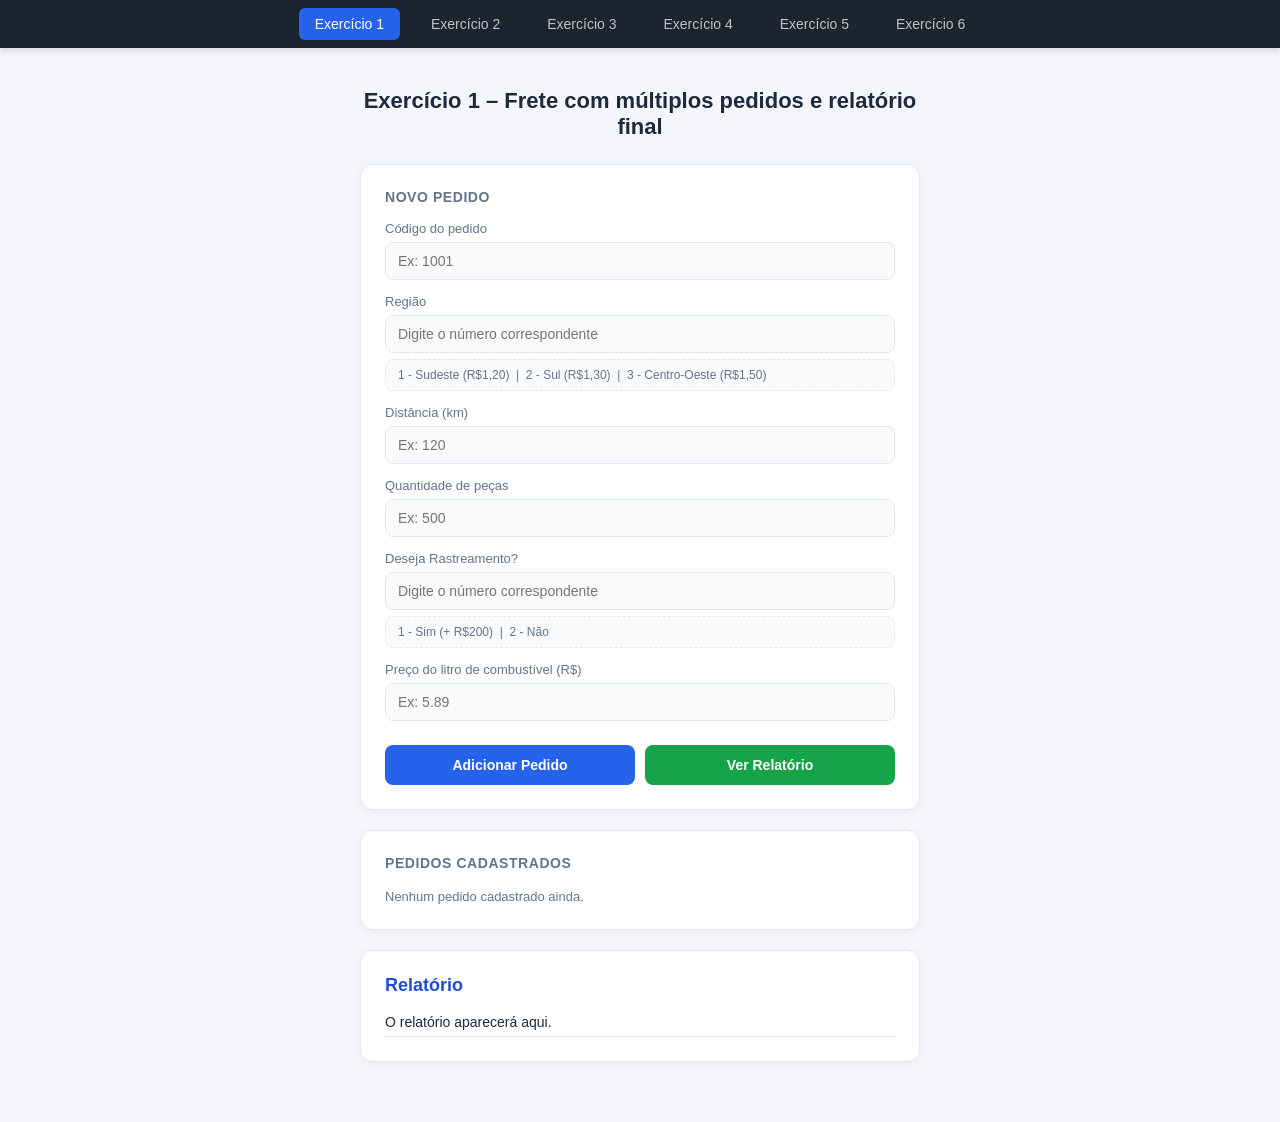
==== templates/index.html @ 5377080f "feat: adiciona página dos outros 5 exercicios" ====
<!DOCTYPE html>
<html lang="pt-BR">

<head>
    <meta charset="UTF-8">
    <title>Frete - Múltiplos Pedidos</title>
    <link rel="stylesheet" href="../estilo/estilo.css">
    <script src="../script/script.js" defer></script>
</head>

<body>
    <!-- Menu Superior Corrigido -->
    <nav class="navbar">
        <ul class="nav-links">
            <li><a href="index.html" class="active">Exercício 1</a></li>
            <li><a href="ex2.html">Exercício 2</a></li>
            <li><a href="ex3.html">Exercício 3</a></li>
            <li><a href="ex4.html">Exercício 4</a></li>
            <li><a href="ex5.html">Exercício 5</a></li>
            <li><a href="ex6.html">Exercício 6</a></li>
        </ul>
    </nav>

    <main class="content-wrapper">
        <div class="container">
            <h2>Exercício 1 – Frete com múltiplos pedidos e relatório final</h2>
            <div class="card">
                <h3>Novo pedido</h3>

                <label for="codigo">Código do pedido</label>
                <input type="number" id="codigo" placeholder="Ex: 1001">

                <label for="regiao">Região</label>
                <input type="number" id="regiao" placeholder="Digite o número correspondente">
                <div class="regioes">1 - Sudeste (R$1,20) &nbsp;|&nbsp; 2 - Sul (R$1,30) &nbsp;|&nbsp; 3 - Centro-Oeste (R$1,50)</div>

                <label for="km">Distância (km)</label>
                <input type="number" id="km" placeholder="Ex: 120">

                <label for="qt">Quantidade de peças</label>
                <input type="number" id="qt" placeholder="Ex: 500">

                <label for="rast">Deseja Rastreamento? </label>
                <input type="number" id="rast" placeholder="Digite o número correspondente">
                <div class="regioes">1 - Sim (+ R$200) &nbsp;|&nbsp; 2 - Não</div>

                <label for="litro">Preço do litro de combustível (R$)</label>
                <input type="number" id="litro" placeholder="Ex: 5.89">

                <div class="botoes">
                    <button id="btnAdicionar" onclick="calcularRes()">Adicionar Pedido</button>
                    <button id="btnRelatorio" onclick="gerarRelatorio()">Ver Relatório</button>
                </div>
            </div>

            <div class="card">
                <h3>Pedidos cadastrados</h3>
                <ul id="listaPedidos"></ul>
            </div>

            <div class="card" id="textoResultado">
                <h3>Relatório</h3>
                <p>O relatório aparecerá aqui.</p>
            </div>
        </div>
    </main>
</body>

</html>
---- estilo/estilo.css ----
:root {
    --azul: #2563eb;
    --azul-escuro: #1d4ed8;
    --cinza-fundo: #f4f6fb;
    --cinza-borda: #e2e8f0;
    --texto: #1e293b;
    --texto-suave: #64748b;
    --verde: #16a34a;
}

* {
    margin: 0;
    padding: 0;
    box-sizing: border-box;
}

body {
    font-family: 'Segoe UI', Arial, sans-serif;
    background: var(--cinza-fundo);
    color: var(--texto);
    min-height: 100vh;
}

/* Ajuste da Barra de Navegação Superior */
.navbar {
    width: 100%;
    background-color: #1a252f; /* Azul escuro elegante */
    padding: 15px 30px;
    box-shadow: 0 4px 6px rgba(0, 0, 0, 0.1);
    display: flex;
    justify-content: center; /* Centraliza a lista de exercícios */
    position: sticky;
    top: 0;
    z-index: 1000;
}

.nav-links {
    list-style: none;
    display: flex;
    gap: 15px;
    flex-wrap: wrap; /* Caso a tela encolha muito, os itens quebram linha */
    justify-content: center;
}

.nav-links a {
    color: #bdc3c7; /* Cor cinza clara para links inativos */
    text-decoration: none;
    font-size: 14px;
    font-weight: 500;
    padding: 8px 16px;
    border-radius: 6px;
    transition: all 0.3s ease;
}

/* Efeito Hover (Passar o mouse) */
.nav-links a:hover {
    color: #ffffff;
    background-color: #34495e; /* Fundo levemente mais claro */
}

.nav-links a.active {
    color: #ffffff;
    background-color: var(--azul); /* Fundo azul destacado igual o botão */
}

/* Container do Conteúdo Principal */
.content-wrapper {
    display: flex;
    justify-content: center;
    padding: 40px 16px;
}

.container {
    width: 100%;
    max-width: 560px;
}

h2 {
    text-align: center;
    margin-bottom: 24px;
    font-size: 22px;
}

.card {
    background: #ffffff;
    border: 1px solid var(--cinza-borda);
    border-radius: 12px;
    padding: 24px;
    margin-bottom: 20px;
    box-shadow: 0 2px 8px rgba(0,0,0,0.04);
}

.card h3 {
    margin-top: 0;
    font-size: 14px;
    color: var(--texto-suave);
    text-transform: uppercase;
    letter-spacing: 0.04em;
    margin-bottom: 16px;
}

label {
    display: block;
    font-size: 13px;
    color: var(--texto-suave);
    margin-bottom: 6px;
    margin-top: 14px;
    font-weight: 500;
}

label:first-of-type {
    margin-top: 0;
}

input {
    width: 100%;
    padding: 10px 12px;
    border: 1px solid var(--cinza-borda);
    border-radius: 8px;
    font-size: 14px;
    background: #f8fafc;
    transition: border-color 0.15s;
}

input:focus {
    outline: none;
    border-color: var(--azul);
    background: #fff;
}

.regioes {
    font-size: 12px;
    color: var(--texto-suave);
    background: #f8fafc;
    border: 1px dashed var(--cinza-borda);
    border-radius: 8px;
    padding: 8px 12px;
    margin-top: 6px;
}

.botoes {
    display: flex;
    gap: 10px;
    margin-top: 24px;
}

button {
    flex: 1;
    padding: 12px;
    border: none;
    border-radius: 8px;
    font-size: 14px;
    font-weight: 600;
    cursor: pointer;
    transition: opacity 0.15s;
}

button:hover {
    opacity: 0.9;
}

#btnAdicionar {
    background: var(--azul);
    color: #fff;
}

#btnRelatorio {
    background: var(--verde);
    color: #fff;
}

#listaPedidos {
    list-style: none;
    padding: 0;
    margin: 0;
    max-height: 160px;
    overflow-y: auto;
}

#listaPedidos li {
    padding: 8px 10px;
    border-bottom: 1px solid var(--cinza-borda);
    font-size: 14px;
}

#listaPedidos li:last-child {
    border-bottom: none;
}

#listaPedidos:empty::before {
    content: "Nenhum pedido cadastrado ainda.";
    color: var(--texto-suave);
    font-size: 13px;
}

#textoResultado {
    font-size: 14px;
}

#textoResultado h3 {
    color: var(--azul-escuro);
    text-transform: none;
    letter-spacing: normal;
    font-size: 18px;
    margin-bottom: 12px;
}

#textoResultado p {
    display: flex;
    justify-content: space-between;
    padding: 6px 0;
    border-bottom: 1px solid var(--cinza-borda);
    margin: 0;
}

#textoResultado p span {
    color: var(--texto-suave);
}
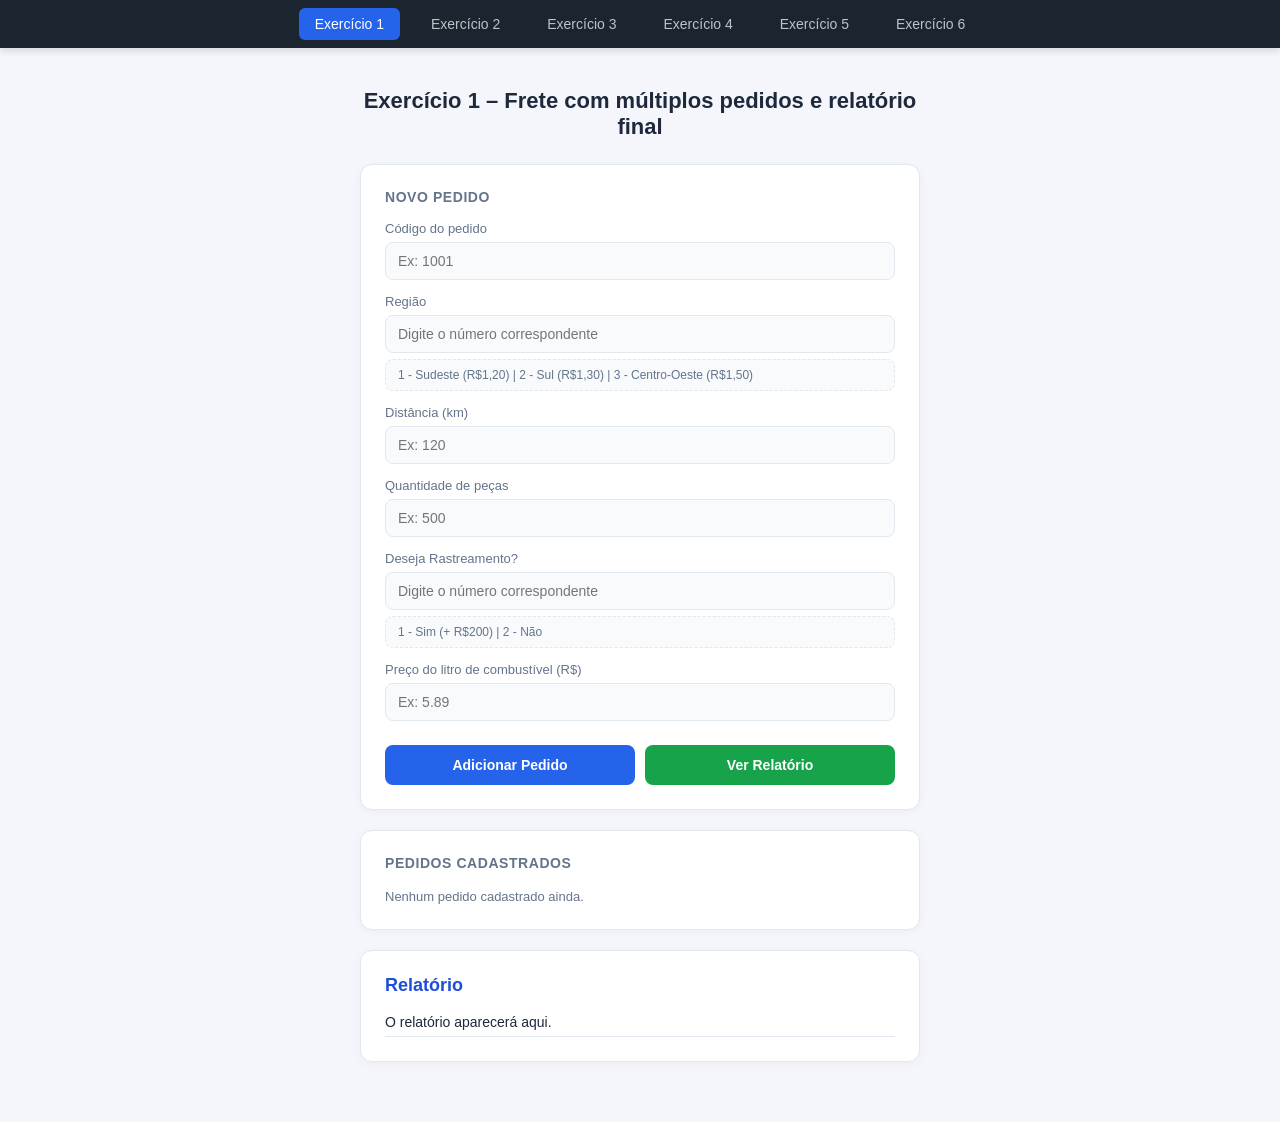
==== commit 91096c61: "feat: adiciona exercicios funcionando" ====
--- a/templates/index.html
+++ b/templates/index.html
@@ -3,13 +3,12 @@
 
 <head>
     <meta charset="UTF-8">
-    <title>Frete - Múltiplos Pedidos</title>
+    <title>Exercício 1</title>
     <link rel="stylesheet" href="../estilo/estilo.css">
     <script src="../script/script.js" defer></script>
 </head>
 
 <body>
-    <!-- Menu Superior Corrigido -->
     <nav class="navbar">
         <ul class="nav-links">
             <li><a href="index.html" class="active">Exercício 1</a></li>
@@ -32,7 +31,7 @@
 
                 <label for="regiao">Região</label>
                 <input type="number" id="regiao" placeholder="Digite o número correspondente">
-                <div class="regioes">1 - Sudeste (R$1,20) &nbsp;|&nbsp; 2 - Sul (R$1,30) &nbsp;|&nbsp; 3 - Centro-Oeste (R$1,50)</div>
+                <div class="regioes">1 - Sudeste (R$1,20) | 2 - Sul (R$1,30) | 3 - Centro-Oeste (R$1,50)</div>
 
                 <label for="km">Distância (km)</label>
                 <input type="number" id="km" placeholder="Ex: 120">
@@ -42,14 +41,14 @@
 
                 <label for="rast">Deseja Rastreamento? </label>
                 <input type="number" id="rast" placeholder="Digite o número correspondente">
-                <div class="regioes">1 - Sim (+ R$200) &nbsp;|&nbsp; 2 - Não</div>
+                <div class="regioes">1 - Sim (+ R$200) | 2 - Não</div>
 
                 <label for="litro">Preço do litro de combustível (R$)</label>
                 <input type="number" id="litro" placeholder="Ex: 5.89">
 
                 <div class="botoes">
-                    <button id="btnAdicionar" onclick="calcularRes()">Adicionar Pedido</button>
-                    <button id="btnRelatorio" onclick="gerarRelatorio()">Ver Relatório</button>
+                    <button id="btnAdicionar" onclick="calcularResEx1()">Adicionar Pedido</button>
+                    <button id="btnRelatorio" onclick="gerarRelatorioEx1()">Ver Relatório</button>
                 </div>
             </div>
 
@@ -66,4 +65,4 @@
     </main>
 </body>
 
-</html>
+</html>
--- a/estilo/estilo.css
+++ b/estilo/estilo.css
@@ -21,29 +21,26 @@
     min-height: 100vh;
 }
 
-/* Ajuste da Barra de Navegação Superior */
 .navbar {
     width: 100%;
-    background-color: #1a252f; /* Azul escuro elegante */
+    background-color: #1a252f;
     padding: 15px 30px;
     box-shadow: 0 4px 6px rgba(0, 0, 0, 0.1);
     display: flex;
-    justify-content: center; /* Centraliza a lista de exercícios */
+    justify-content: center;
     position: sticky;
     top: 0;
     z-index: 1000;
 }
-
 .nav-links {
     list-style: none;
     display: flex;
     gap: 15px;
-    flex-wrap: wrap; /* Caso a tela encolha muito, os itens quebram linha */
+    flex-wrap: wrap;
     justify-content: center;
 }
-
 .nav-links a {
-    color: #bdc3c7; /* Cor cinza clara para links inativos */
+    color: #bdc3c7;
     text-decoration: none;
     font-size: 14px;
     font-weight: 500;
@@ -51,19 +48,15 @@
     border-radius: 6px;
     transition: all 0.3s ease;
 }
-
-/* Efeito Hover (Passar o mouse) */
 .nav-links a:hover {
     color: #ffffff;
-    background-color: #34495e; /* Fundo levemente mais claro */
-}
-
+    background-color: #34495e;
+}
 .nav-links a.active {
     color: #ffffff;
-    background-color: var(--azul); /* Fundo azul destacado igual o botão */
-}
-
-/* Container do Conteúdo Principal */
+    background-color: var(--azul);
+}
+
 .content-wrapper {
     display: flex;
     justify-content: center;
